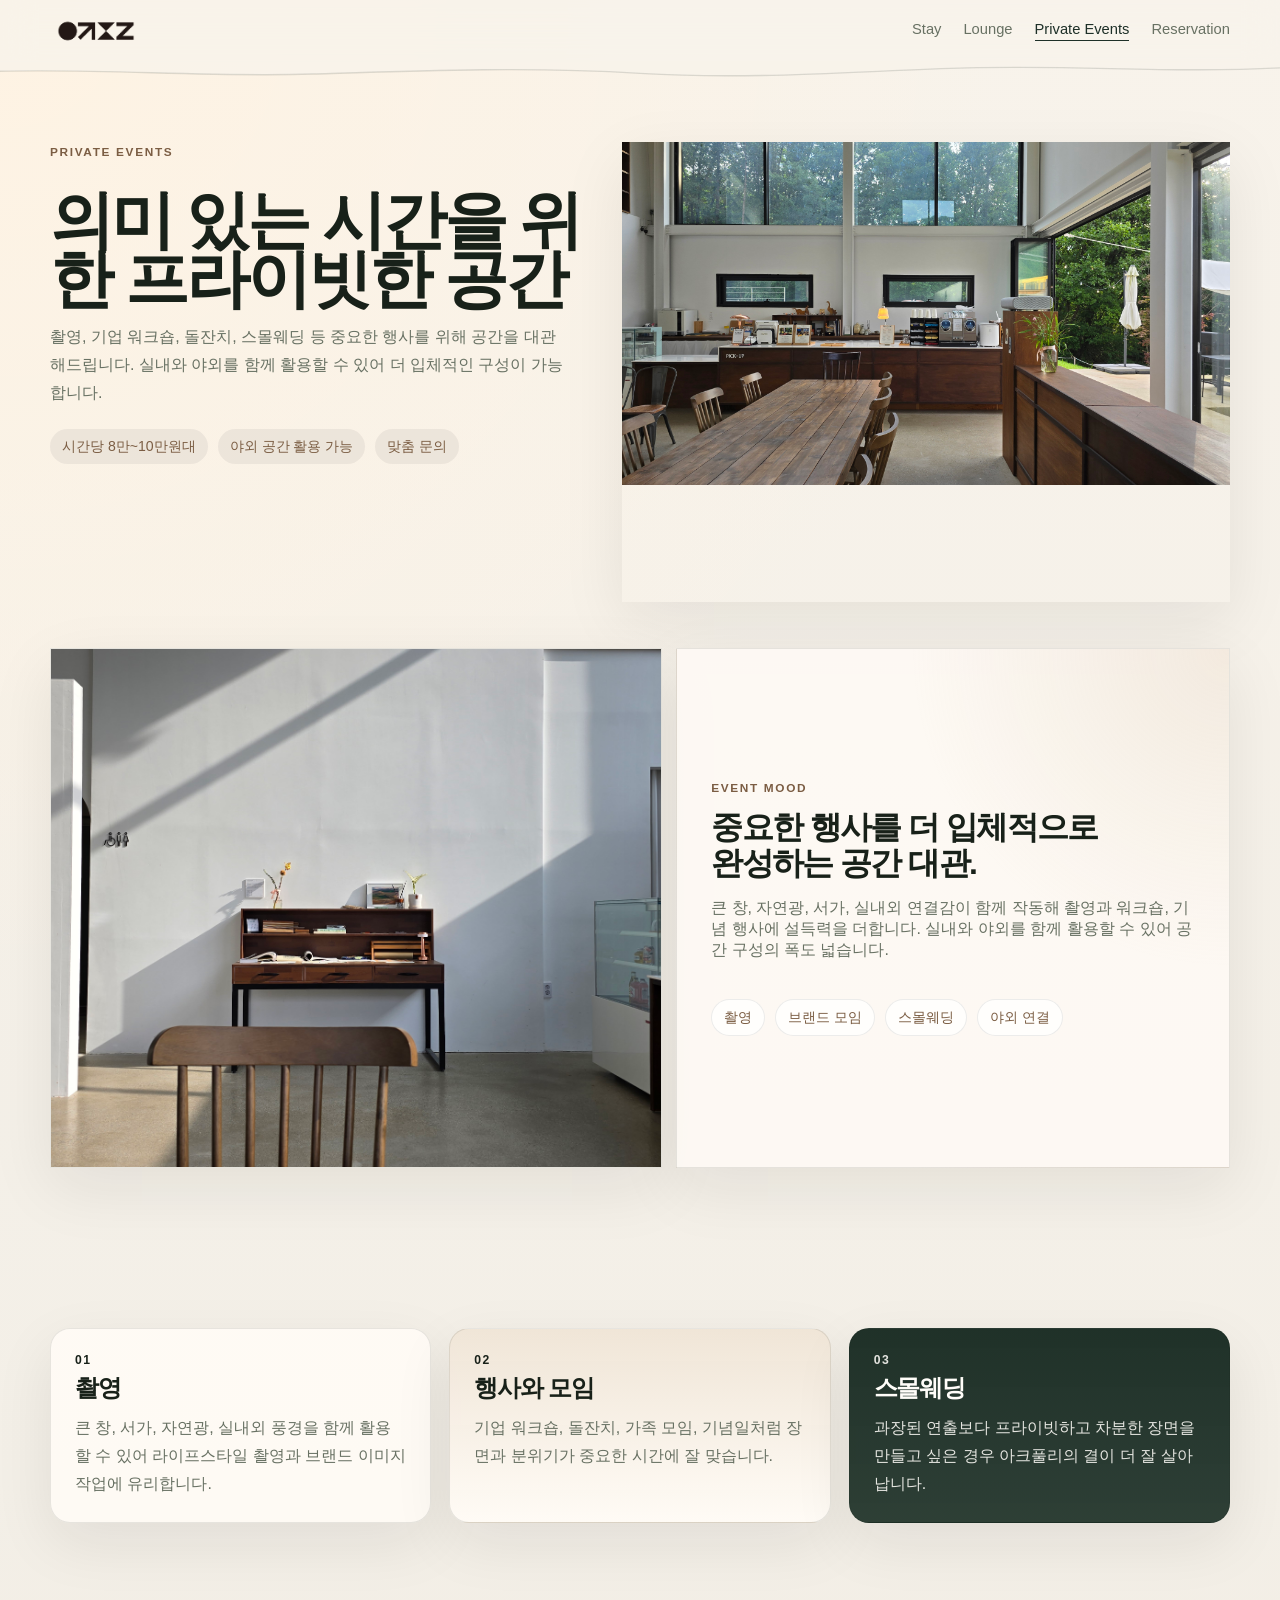
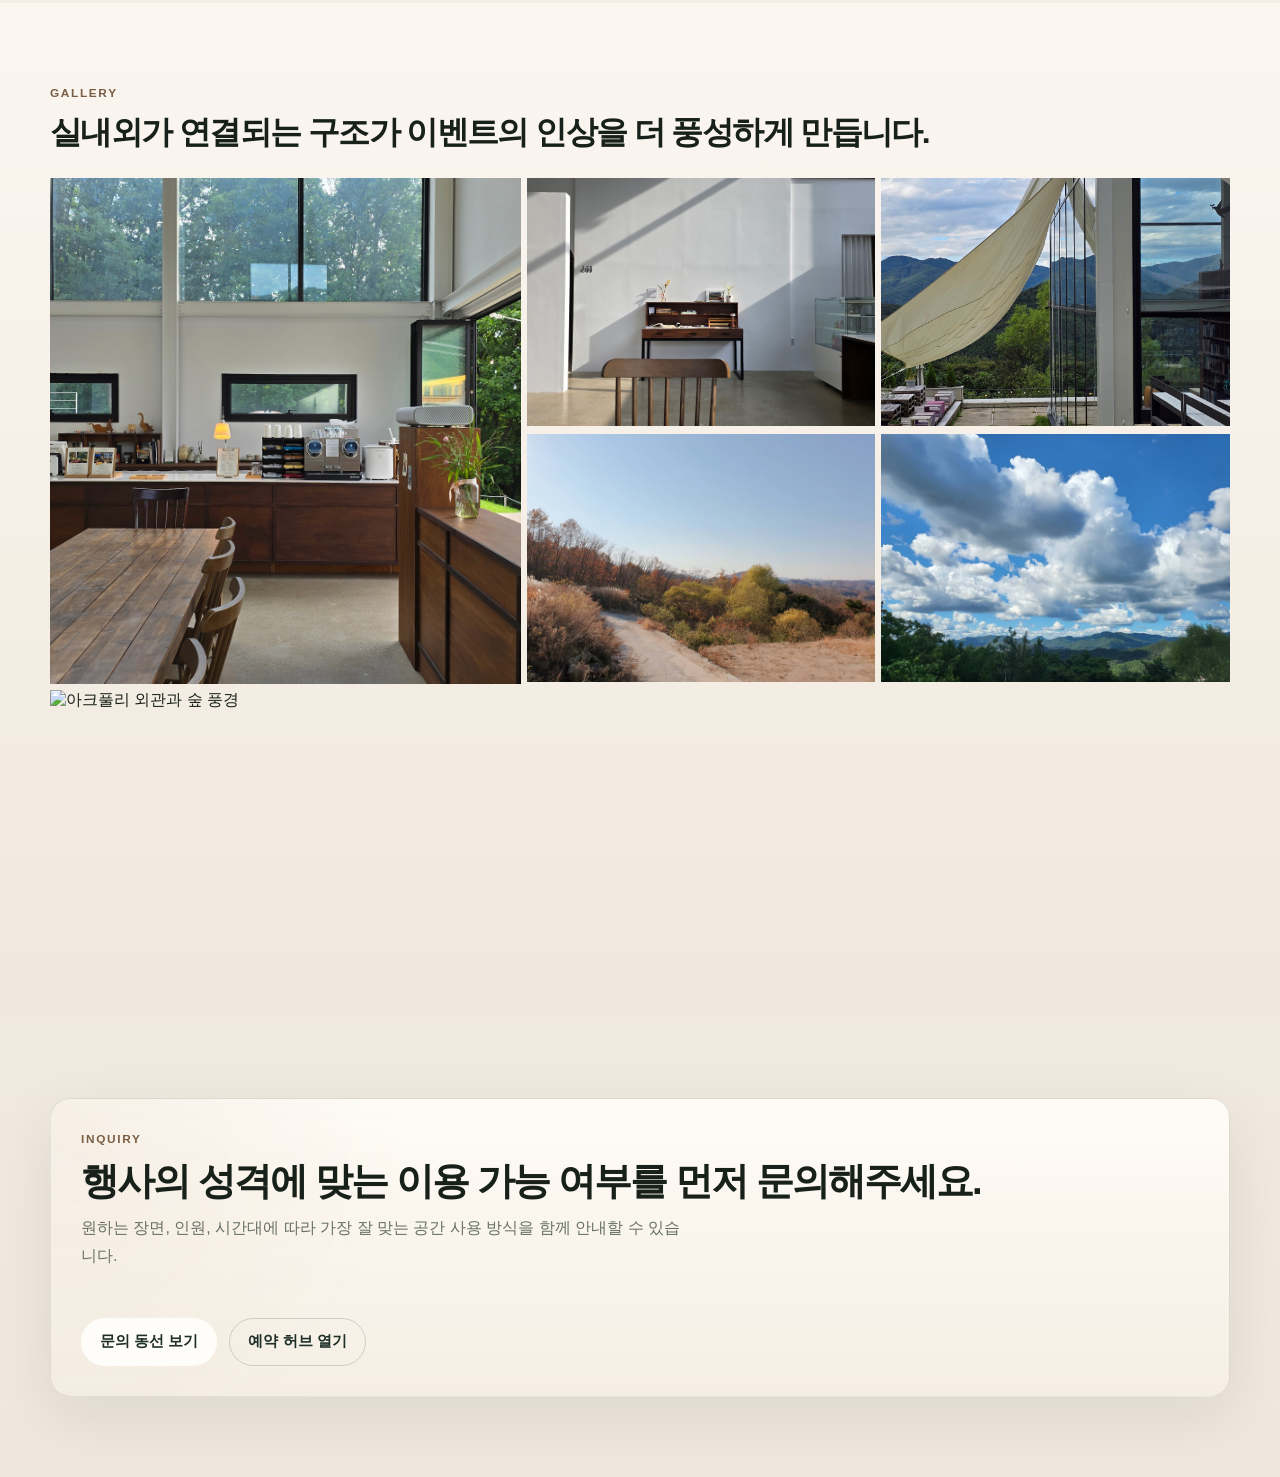
==== site/events.html @ 99c3beea "Initial site and GitHub Pages setup" ====
<!DOCTYPE html>
<html lang="ko">
<head>
  <meta charset="UTF-8">
  <meta name="viewport" content="width=device-width, initial-scale=1.0">
  <title>Arkfully Private Events | 분위기와 장면이 중요한 프라이빗 이벤트</title>
  <meta name="description" content="아크풀리는 촬영, 작은 모임, 브랜드 행사, 스몰웨딩에 어울리는 프라이빗 이벤트 공간입니다. 큰 창, 자연광, 야외 공간이 연결되는 아크풀리의 분위기를 확인해보세요.">
  <link rel="preconnect" href="https://cdn.jsdelivr.net">
  <link rel="stylesheet" href="https://cdn.jsdelivr.net/gh/sunn-us/SUIT/fonts/variable/woff2/SUIT-Variable.css">
  <link rel="stylesheet" href="https://cdn.jsdelivr.net/npm/photoswipe@5.4.4/dist/photoswipe.css">
  <link rel="stylesheet" href="styles.css">
</head>
<body>
  <header class="site-header">
    <div class="shell nav-wrap">
      <a class="brand" href="index.html"><img src="assets/images/logo-brown.png" alt="arkfully logo"></a>
      <nav class="main-nav">
        <a href="stay.html">Stay</a>
        <a href="lounge.html">Lounge</a>
        <a href="events.html" class="active">Private Events</a>
        <a href="reservation.html">Reservation</a>
      </nav>
    </div>
  </header>
  <main>
    <section class="page-hero">
      <div class="shell page-hero-grid">
        <div>
          <span class="section-kicker">Private Events</span>
          <h1 class="page-title">의미 있는 시간을 위한 프라이빗한 공간</h1>
          <p class="page-copy">촬영, 기업 워크숍, 돌잔치, 스몰웨딩 등 중요한 행사를 위해 공간을 대관해드립니다. 실내와 야외를 함께 활용할 수 있어 더 입체적인 구성이 가능합니다.</p>
          <div class="tag-row">
            <span>시간당 8만~10만원대</span>
            <span>야외 공간 활용 가능</span>
            <span>맞춤 문의</span>
          </div>
        </div>
        <div class="arch-frame">
          <img src="assets/images/outdoor-04.jpg" alt="아크풀리 야외 테라스와 이벤트 공간">
        </div>
      </div>
    </section>

    <section class="section compact-top">
      <div class="shell editorial-grid">
        <article class="editorial-card editorial-card-image">
          <img src="assets/images/lounge-03.jpg" alt="아크풀리 실내 공간과 큰 창">
        </article>
        <article class="editorial-card editorial-card-copy">
          <span class="section-kicker">Event Mood</span>
          <h2>중요한 행사를 더 입체적으로 완성하는 공간 대관.</h2>
          <p>큰 창, 자연광, 서가, 실내외 연결감이 함께 작동해 촬영과 워크숍, 기념 행사에 설득력을 더합니다. 실내와 야외를 함께 활용할 수 있어 공간 구성의 폭도 넓습니다.</p>
          <div class="tag-row tag-row-neutral">
            <span>촬영</span>
            <span>브랜드 모임</span>
            <span>스몰웨딩</span>
            <span>야외 연결</span>
          </div>
        </article>
      </div>
    </section>

    <section class="section">
      <div class="shell card-grid three">
        <article class="feature-card">
          <span>01</span>
          <h3>촬영</h3>
          <p>큰 창, 서가, 자연광, 실내외 풍경을 함께 활용할 수 있어 라이프스타일 촬영과 브랜드 이미지 작업에 유리합니다.</p>
        </article>
        <article class="feature-card tone-sand">
          <span>02</span>
          <h3>행사와 모임</h3>
          <p>기업 워크숍, 돌잔치, 가족 모임, 기념일처럼 장면과 분위기가 중요한 시간에 잘 맞습니다.</p>
        </article>
        <article class="feature-card tone-forest">
          <span>03</span>
          <h3>스몰웨딩</h3>
          <p>과장된 연출보다 프라이빗하고 차분한 장면을 만들고 싶은 경우 아크풀리의 결이 더 잘 살아납니다.</p>
        </article>
      </div>
    </section>

    <section class="section section-soft">
      <div class="shell">
        <div class="section-head short">
          <span class="section-kicker">Gallery</span>
          <h2>실내외가 연결되는 구조가 이벤트의 인상을 더 풍성하게 만듭니다.</h2>
        </div>
        <div class="gallery-pswp js-pswp-gallery" id="events-gallery" aria-label="아크풀리 이벤트 사진 모음">
          <a class="gallery-tile gallery-tile-wide" href="assets/images/outdoor-04.jpg" data-pswp-width="4000" data-pswp-height="2252" target="_blank" rel="noreferrer">
            <img src="assets/images/outdoor-04.jpg" alt="아크풀리 야외 테라스와 이벤트 공간">
            <span class="gallery-caption">실내외가 이어지는 장면</span>
          </a>
          <a class="gallery-tile" href="assets/images/lounge-03.jpg" data-pswp-width="4000" data-pswp-height="2252" target="_blank" rel="noreferrer">
            <img src="assets/images/lounge-03.jpg" alt="아크풀리 이벤트가 가능한 실내 전경">
            <span class="gallery-caption">실내 공간의 중심</span>
          </a>
          <a class="gallery-tile" href="assets/images/outdoor-02.jpg" data-pswp-width="4000" data-pswp-height="2252" target="_blank" rel="noreferrer">
            <img src="assets/images/outdoor-02.jpg" alt="아크풀리 야외 공간과 숲 풍경">
            <span class="gallery-caption">야외를 품은 행사 동선</span>
          </a>
          <a class="gallery-tile" href="assets/images/ig-outdoor-path.jpg" data-pswp-width="1440" data-pswp-height="1080" target="_blank" rel="noreferrer">
            <img src="assets/images/ig-outdoor-path.jpg" alt="아크풀리 외부 길">
            <span class="gallery-caption">도착부터 시작되는 분위기</span>
          </a>
          <a class="gallery-tile" href="assets/images/ig-outdoor-cloud.jpg" data-pswp-width="1440" data-pswp-height="1080" target="_blank" rel="noreferrer">
            <img src="assets/images/ig-outdoor-cloud.jpg" alt="아크풀리 산 풍경">
            <span class="gallery-caption">하늘과 산의 배경</span>
          </a>
          <a class="gallery-tile" href="assets/images/stay-06.jpg" data-pswp-width="5608" data-pswp-height="3739" target="_blank" rel="noreferrer">
            <img src="assets/images/stay-06.jpg" alt="아크풀리 외관과 숲 풍경">
            <span class="gallery-caption">공간 전체를 담은 외관</span>
          </a>
        </div>
      </div>
    </section>

    <section class="section">
      <div class="shell cta-panel cta-panel-rich">
        <div>
          <span class="section-kicker">Inquiry</span>
          <h2>행사의 성격에 맞는 이용 가능 여부를 먼저 문의해주세요.</h2>
          <p>원하는 장면, 인원, 시간대에 따라 가장 잘 맞는 공간 사용 방식을 함께 안내할 수 있습니다.</p>
        </div>
        <div class="hero-actions">
          <a class="btn btn-primary" href="reservation.html">문의 동선 보기</a>
          <a class="btn btn-ghost dark" href="https://litt.ly/arkfully" target="_blank" rel="noreferrer">예약 허브 열기</a>
        </div>
      </div>
    </section>
  </main>
  <script type="module" src="gallery.js"></script>
</body>
</html>
---- site/styles.css ----
:root {
  --bg: #f3efe7;
  --bg-deep: #e7dece;
  --paper: rgba(255, 251, 246, 0.92);
  --paper-strong: #fffdf9;
  --forest: #1e3028;
  --forest-soft: #304438;
  --earth: #7b5d43;
  --earth-deep: #5e4330;
  --sand: #d9c4ab;
  --sand-soft: #efe4d6;
  --text: #182119;
  --muted: #687163;
  --line: rgba(24, 33, 25, 0.1);
  --line-strong: rgba(24, 33, 25, 0.16);
  --white: #fffdf9;
  --shadow: 0 20px 60px rgba(29, 28, 23, 0.08);
  --shadow-soft: 0 14px 30px rgba(29, 28, 23, 0.06);
  --radius-lg: 28px;
  --radius-md: 20px;
}

* {
  box-sizing: border-box;
}

html {
  scroll-behavior: smooth;
}

body {
  margin: 0;
  color: var(--text);
  background:
    radial-gradient(circle at top left, rgba(255, 243, 226, 0.9), transparent 30%),
    linear-gradient(180deg, #f8f3eb 0%, var(--bg) 48%, #efe7db 100%);
  font-family: "SUIT Variable", "Pretendard", sans-serif;
}

img {
  display: block;
  max-width: 100%;
}

a {
  color: inherit;
  text-decoration: none;
}

.shell {
  width: min(1180px, calc(100% - 32px));
  margin: 0 auto;
}

.site-header {
  position: sticky;
  top: 0;
  z-index: 30;
  overflow: visible;
  backdrop-filter: blur(16px);
  background: rgba(248, 243, 235, 0.76);
  border-bottom: 0;
}

.site-header::after {
  content: "";
  position: absolute;
  left: 0;
  right: 0;
  top: calc(100% - 1px);
  height: 22px;
  pointer-events: none;
  background:
    url("data:image/svg+xml,%3Csvg xmlns='http://www.w3.org/2000/svg' viewBox='0 0 1440 32' preserveAspectRatio='none'%3E%3Cpath d='M0 0H1440V10C1320 18 1216 6 1088 10C972 14 850 28 720 18C592 8 472 14 352 19C232 24 120 11 0 15V0Z' fill='%23f8f3eb' fill-opacity='.82'/%3E%3Cpath d='M0 15C120 11 232 24 352 19C472 14 592 8 720 18C850 28 972 14 1088 10C1216 6 1320 18 1440 10' fill='none' stroke='%23212b24' stroke-opacity='.14' stroke-width='1.4' vector-effect='non-scaling-stroke'/%3E%3C/svg%3E")
    center bottom / 100% 100% no-repeat;
}

.nav-wrap {
  display: flex;
  align-items: center;
  justify-content: space-between;
  gap: 20px;
  padding: 14px 0;
}

.brand img {
  width: 92px;
}

.main-nav {
  display: flex;
  flex-wrap: wrap;
  gap: 22px;
  color: var(--muted);
  font-size: 0.92rem;
  font-weight: 520;
}

.main-nav a {
  position: relative;
  padding-bottom: 4px;
}

.main-nav a.active,
.main-nav a:hover {
  color: var(--forest);
}

.main-nav a.active::after,
.main-nav a:hover::after {
  content: "";
  position: absolute;
  left: 0;
  right: 0;
  bottom: 0;
  height: 1px;
  background: currentColor;
}

.hero {
  position: relative;
  overflow: hidden;
}

.hero-home {
  min-height: 100vh;
  display: grid;
  align-items: end;
}

.hero-bg,
.arch-frame img,
.overview-visual img,
.editorial-card-image img,
.gallery-card img {
  width: 100%;
  height: 100%;
  object-fit: cover;
}

.hero-bg {
  position: absolute;
  inset: 0;
  object-position: center center;
}

.hero-overlay {
  position: absolute;
  inset: 0;
  background:
    linear-gradient(180deg, rgba(18, 18, 18, 0.16), rgba(18, 18, 18, 0.58)),
    linear-gradient(120deg, rgba(18, 43, 31, 0.42), rgba(98, 64, 44, 0.18));
}

.hero-glow {
  position: absolute;
  inset: auto auto -12% -10%;
  width: 44vw;
  aspect-ratio: 1;
  border-radius: 999px;
  background: radial-gradient(circle, rgba(255, 204, 145, 0.24), transparent 68%);
  filter: blur(24px);
}

.hero-content {
  position: relative;
  z-index: 2;
  color: var(--white);
}

.hero-grid {
  display: grid;
  grid-template-columns: minmax(0, 1.15fr) minmax(280px, 360px);
  gap: 28px;
  padding: 120px 0 88px;
  align-items: end;
}

.hero-copy {
  max-width: 740px;
}

.hero-note {
  padding: 24px;
  border-radius: var(--radius-lg);
  background: rgba(255, 252, 247, 0.12);
  border: 1px solid rgba(255, 251, 246, 0.22);
  box-shadow: var(--shadow-soft);
  backdrop-filter: blur(14px);
}

.hero-note-label,
.eyebrow,
.section-kicker {
  display: inline-flex;
  align-items: center;
  letter-spacing: 0.14em;
  text-transform: uppercase;
  font-size: 0.74rem;
  font-weight: 700;
}

.eyebrow {
  color: rgba(255, 248, 239, 0.86);
}

.section-kicker {
  margin-bottom: 14px;
  color: var(--earth);
}

.hero-note-label {
  color: rgba(255, 248, 239, 0.72);
}

h1,
h2,
h3 {
  margin: 0;
  font-family: "SUIT Variable", "Pretendard", sans-serif;
  font-weight: 720;
  letter-spacing: -0.05em;
}

h1 {
  margin-top: 18px;
  font-size: clamp(3.4rem, 8vw, 6.8rem);
  line-height: 0.92;
}

h2 {
  font-size: clamp(1.72rem, 3vw, 2.8rem);
  line-height: 1.08;
}

h3 {
  font-size: 1.48rem;
  line-height: 1.12;
}

.hero p,
.page-copy,
.split-intro p,
.section-head p,
.feature-card p,
.mini-card p,
.quote-card p,
.hero-note p,
.cta-panel p,
.gallery-card figcaption {
  line-height: 1.75;
}

.hero p {
  max-width: 620px;
  margin: 20px 0 0;
  font-size: 1.05rem;
  color: rgba(255, 248, 239, 0.9);
}

.hero-actions {
  display: flex;
  flex-wrap: wrap;
  gap: 12px;
  margin-top: 30px;
}

.btn {
  display: inline-flex;
  align-items: center;
  justify-content: center;
  min-height: 48px;
  padding: 0 18px;
  border-radius: 999px;
  border: 1px solid transparent;
  font-size: 0.95rem;
  font-weight: 650;
  transition: transform 160ms ease, background-color 160ms ease, border-color 160ms ease;
}

.btn:hover {
  transform: translateY(-1px);
}

.btn-primary {
  background: var(--white);
  color: var(--forest);
}

.btn-ghost {
  background: transparent;
  color: var(--white);
  border-color: rgba(255, 253, 248, 0.36);
}

.btn-ghost.dark {
  color: var(--forest);
  border-color: rgba(33, 50, 40, 0.18);
}

.hero-note strong {
  display: block;
  margin-top: 12px;
  font-size: 1.2rem;
  line-height: 1.35;
}

.hero-note p {
  margin: 14px 0 0;
  color: rgba(255, 248, 239, 0.82);
}

.hero-note-list {
  display: grid;
  gap: 14px;
  margin-top: 22px;
}

.hero-note-list div {
  padding-top: 14px;
  border-top: 1px solid rgba(255, 253, 248, 0.16);
}

.hero-note-list span,
.feature-card span {
  display: inline-block;
  margin-bottom: 8px;
  color: inherit;
  font-size: 0.76rem;
  letter-spacing: 0.12em;
  text-transform: uppercase;
  font-weight: 700;
}

.hero-note-list p {
  margin: 0;
}

.section {
  position: relative;
  padding: 80px 0;
}

.section-overlap {
  margin-top: -54px;
  padding-top: 0;
}

.compact-top {
  padding-top: 10px;
}

.section-soft {
  background: linear-gradient(180deg, rgba(255, 251, 246, 0.64), rgba(240, 231, 220, 0.56));
}

.hero-metrics {
  display: grid;
  grid-template-columns: repeat(3, minmax(0, 1fr));
  gap: 16px;
}

.hero-metrics article,
.feature-card,
.mini-card,
.quote-card,
.cta-panel,
.editorial-card,
.gallery-card {
  border-radius: var(--radius-md);
  border: 1px solid var(--line);
  background: var(--paper);
  box-shadow: var(--shadow);
}

.hero-metrics article {
  padding: 22px 22px 20px;
}

.hero-metrics span {
  display: inline-block;
  color: var(--earth);
  font-size: 0.75rem;
  letter-spacing: 0.14em;
  text-transform: uppercase;
  font-weight: 700;
}

.hero-metrics strong {
  display: block;
  margin-top: 12px;
  font-size: 1.16rem;
  line-height: 1.35;
}

.hero-metrics p,
.split-intro p,
.section-head p,
.page-copy,
.mini-card p,
.feature-card p,
.quote-card p,
.cta-panel p,
.gallery-card figcaption {
  color: var(--muted);
}

.hero-metrics p {
  margin: 12px 0 0;
}

.split-intro {
  display: grid;
  grid-template-columns: 1.08fr 0.92fr;
  gap: 28px;
  align-items: end;
}

.split-intro-strong h2 {
  max-width: 13.5em;
}

.story-block {
  padding: 28px;
  border-radius: var(--radius-lg);
  background: rgba(255, 253, 248, 0.52);
  border: 1px solid rgba(24, 33, 25, 0.08);
}

.story-block p + p {
  margin-top: 16px;
}

.section-head {
  margin-bottom: 28px;
}

.section-head.short {
  max-width: 920px;
}

.section-head p {
  margin-top: 12px;
}

.card-grid {
  display: grid;
  gap: 18px;
}

.card-grid > * {
  height: 100%;
}

.card-grid.three {
  grid-template-columns: repeat(3, minmax(0, 1fr));
}

.card-grid.two {
  grid-template-columns: repeat(2, minmax(0, 1fr));
}

.feature-card,
.mini-card,
.quote-card {
  padding: 24px;
  display: flex;
  flex-direction: column;
}

.feature-card-rich {
  min-height: 280px;
}

.feature-card a {
  display: inline-block;
  margin-top: auto;
  padding-top: 18px;
  color: var(--forest);
  font-weight: 640;
}

.feature-card p,
.mini-card p,
.quote-card p {
  margin: 12px 0 0;
}

.tone-forest {
  background: linear-gradient(180deg, rgba(27, 45, 36, 0.98), rgba(37, 55, 46, 0.96));
  color: var(--white);
}

.tone-forest p,
.tone-forest span,
.tone-forest a {
  color: rgba(255, 253, 248, 0.88);
}

.tone-sand {
  background: linear-gradient(180deg, rgba(239, 228, 214, 0.95), rgba(255, 251, 246, 0.96));
}

.editorial-grid {
  display: grid;
  grid-template-columns: 1.05fr 0.95fr;
  gap: 14px;
  align-items: stretch;
}

.editorial-card {
  overflow: hidden;
  border-radius: 0;
}

.editorial-card-image {
  min-height: 520px;
}

.editorial-card-image img {
  object-position: center center;
}

.editorial-card-copy {
  padding: 34px;
  display: flex;
  flex-direction: column;
  justify-content: center;
  background:
    radial-gradient(circle at top right, rgba(217, 196, 171, 0.28), transparent 42%),
    rgba(255, 251, 246, 0.84);
}

.editorial-card-copy p {
  margin-top: 16px;
  color: var(--muted);
}

.editorial-card-copy h2,
.section-head.short h2,
.split-intro-strong h2 {
  font-size: clamp(1.64rem, 2.5vw, 2.45rem);
  line-height: 1.14;
  word-break: keep-all;
  overflow-wrap: normal;
}

.tag-row {
  display: flex;
  flex-wrap: wrap;
  gap: 10px;
  margin-top: 22px;
}

.tag-row span {
  padding: 8px 12px;
  border-radius: 999px;
  background: rgba(236, 228, 218, 0.9);
  color: var(--earth);
  font-size: 0.88rem;
  font-weight: 520;
}

.tag-row-neutral span {
  background: rgba(255, 255, 255, 0.76);
  border: 1px solid rgba(24, 33, 25, 0.08);
}

.overview-grid {
  display: grid;
  grid-template-columns: 1.15fr 0.85fr;
  gap: 14px;
  align-items: stretch;
}

.overview-grid-wide {
  grid-template-columns: minmax(0, 1.2fr) minmax(300px, 0.8fr);
}

.overview-visual {
  min-height: 420px;
  padding: 0;
  overflow: hidden;
  border-radius: 0;
  border: 0;
  background: transparent;
  box-shadow: none;
}

.overview-list {
  display: grid;
  gap: 12px;
}

.mini-card,
.quote-card {
  justify-content: space-between;
}

.quote-card-accent {
  background:
    radial-gradient(circle at top left, rgba(217, 196, 171, 0.26), transparent 40%),
    rgba(255, 251, 246, 0.95);
}

.curated-gallery {
  display: grid;
  grid-template-columns: 1.28fr 1fr 1fr;
  gap: 4px;
}

.gallery-pswp {
  display: grid;
  grid-template-columns: 1.35fr 1fr 1fr;
  gap: 6px;
}

.gallery-tile {
  display: block;
  color: inherit;
  position: relative;
  overflow: hidden;
}

.gallery-tile-wide {
  grid-row: span 2;
}

.gallery-tile img {
  width: 100%;
  height: 248px;
  object-fit: cover;
}

.gallery-tile-wide img {
  height: 100%;
  min-height: 506px;
}

.gallery-caption {
  position: absolute;
  left: 0;
  right: 0;
  bottom: 0;
  display: flex;
  align-items: flex-end;
  min-height: 36%;
  padding: 24px 18px 16px;
  font-size: 0.82rem;
  line-height: 1.45;
  letter-spacing: -0.01em;
  color: rgba(255, 253, 249, 0.92);
  background: linear-gradient(180deg, rgba(18, 18, 18, 0), rgba(18, 18, 18, 0.62));
  opacity: 0;
  transition: opacity 180ms ease;
}

.gallery-tile:hover .gallery-caption,
.gallery-tile:focus-visible .gallery-caption {
  opacity: 1;
}

.gallery-card {
  overflow: hidden;
  background: transparent;
  border-radius: 0;
  border: 0;
  box-shadow: none;
}

.gallery-card-large {
  grid-row: span 2;
}

.gallery-card img {
  height: 248px;
}

.gallery-card-large img {
  height: 100%;
  min-height: 506px;
}

.gallery-card figcaption {
  padding: 10px 2px 0;
  font-size: 0.9rem;
}

.cta-panel {
  display: flex;
  flex-wrap: wrap;
  align-items: center;
  justify-content: space-between;
  gap: 18px;
  padding: 30px;
}

.cta-panel-rich {
  background:
    radial-gradient(circle at top left, rgba(217, 196, 171, 0.22), transparent 30%),
    linear-gradient(180deg, rgba(255, 253, 248, 0.95), rgba(245, 238, 228, 0.92));
}

.cta-panel p {
  margin: 12px 0 0;
  max-width: 38rem;
}

.page-hero {
  padding: 80px 0 36px;
}

.page-hero-grid {
  display: grid;
  grid-template-columns: 0.95fr 1.05fr;
  gap: 22px;
  align-items: start;
}

.page-title {
  font-size: clamp(2.5rem, 5vw, 4.6rem);
}

.page-copy {
  max-width: 520px;
  margin: 14px 0 0;
}

.arch-frame {
  overflow: hidden;
  min-height: 460px;
  border-radius: 0;
  box-shadow: var(--shadow);
}

@media (max-width: 1080px) {
  .hero-grid,
  .split-intro,
  .editorial-grid,
  .overview-grid,
  .overview-grid-wide,
  .page-hero-grid,
  .card-grid.three,
  .card-grid.two {
    grid-template-columns: 1fr;
  }

  .hero-home {
    min-height: auto;
  }

  .hero-grid {
    padding-top: 110px;
  }

  .hero-note {
    max-width: 520px;
  }

  .hero-metrics,
  .curated-gallery {
    grid-template-columns: 1fr 1fr;
  }

  .gallery-pswp {
    grid-template-columns: 1fr 1fr;
  }

  .gallery-tile-wide {
    grid-row: auto;
    grid-column: span 2;
  }

  .gallery-tile-wide img {
    min-height: 360px;
  }
}

@media (max-width: 760px) {
  .nav-wrap {
    flex-direction: column;
    align-items: flex-start;
  }

  h1 {
    font-size: clamp(2.8rem, 12vw, 4.3rem);
  }

  h2 {
    line-height: 1.06;
  }

  .section {
    padding: 56px 0;
  }

  .hero-grid {
    padding: 104px 0 72px;
  }

  .section-overlap {
    margin-top: -34px;
  }

  .hero-metrics,
  .curated-gallery {
    grid-template-columns: 1fr;
  }

  .gallery-pswp {
    grid-template-columns: 1fr;
    gap: 8px;
  }

  .gallery-tile img,
  .gallery-tile-wide img {
    height: 240px;
  }

  .gallery-caption {
    opacity: 1;
    padding: 20px 14px 12px;
    font-size: 0.78rem;
  }

  .gallery-tile-wide {
    grid-column: auto;
  }

  .gallery-card img,
  .gallery-card-large img,
  .editorial-card-image,
  .overview-visual,
  .arch-frame {
    min-height: 0;
    height: 260px;
  }

  .editorial-card-copy,
  .story-block,
  .cta-panel {
    padding: 24px;
  }

  .feature-card,
  .mini-card,
  .quote-card,
  .hero-note,
  .hero-metrics article {
    padding: 20px;
  }
}
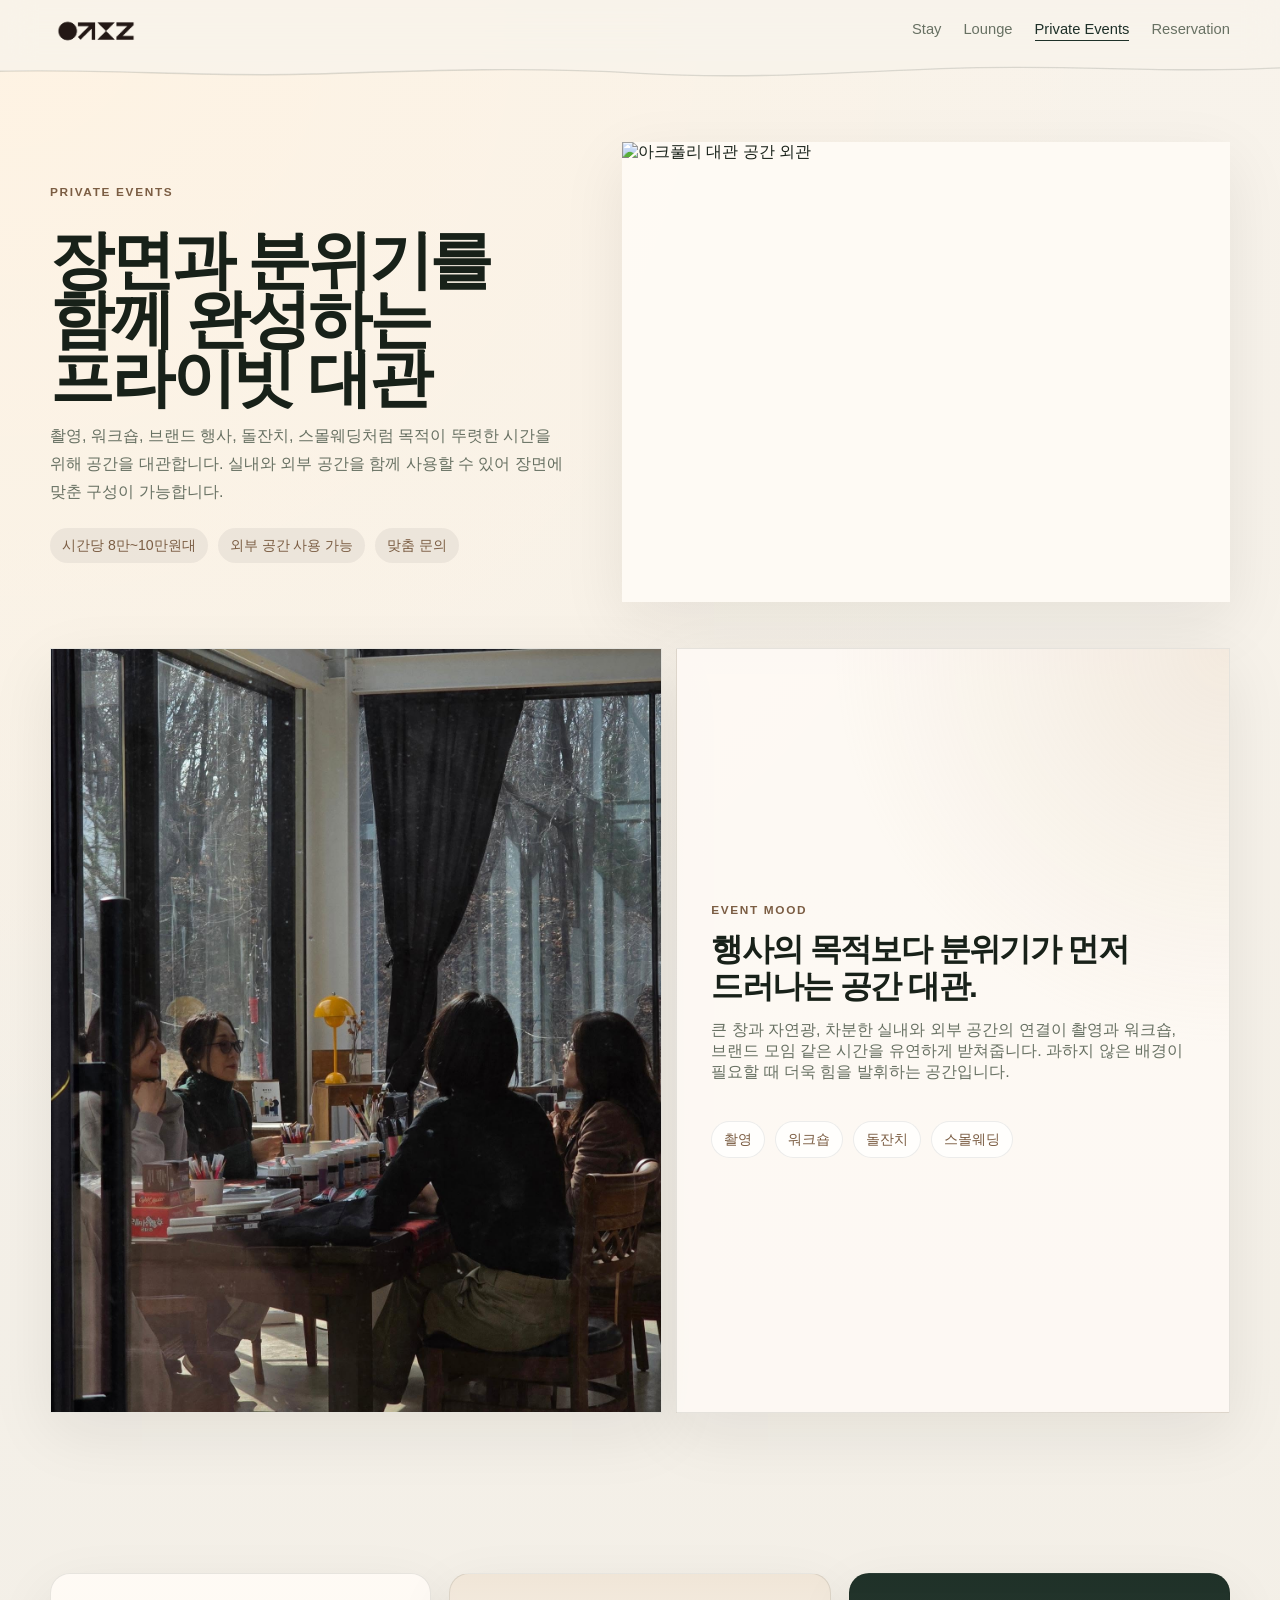
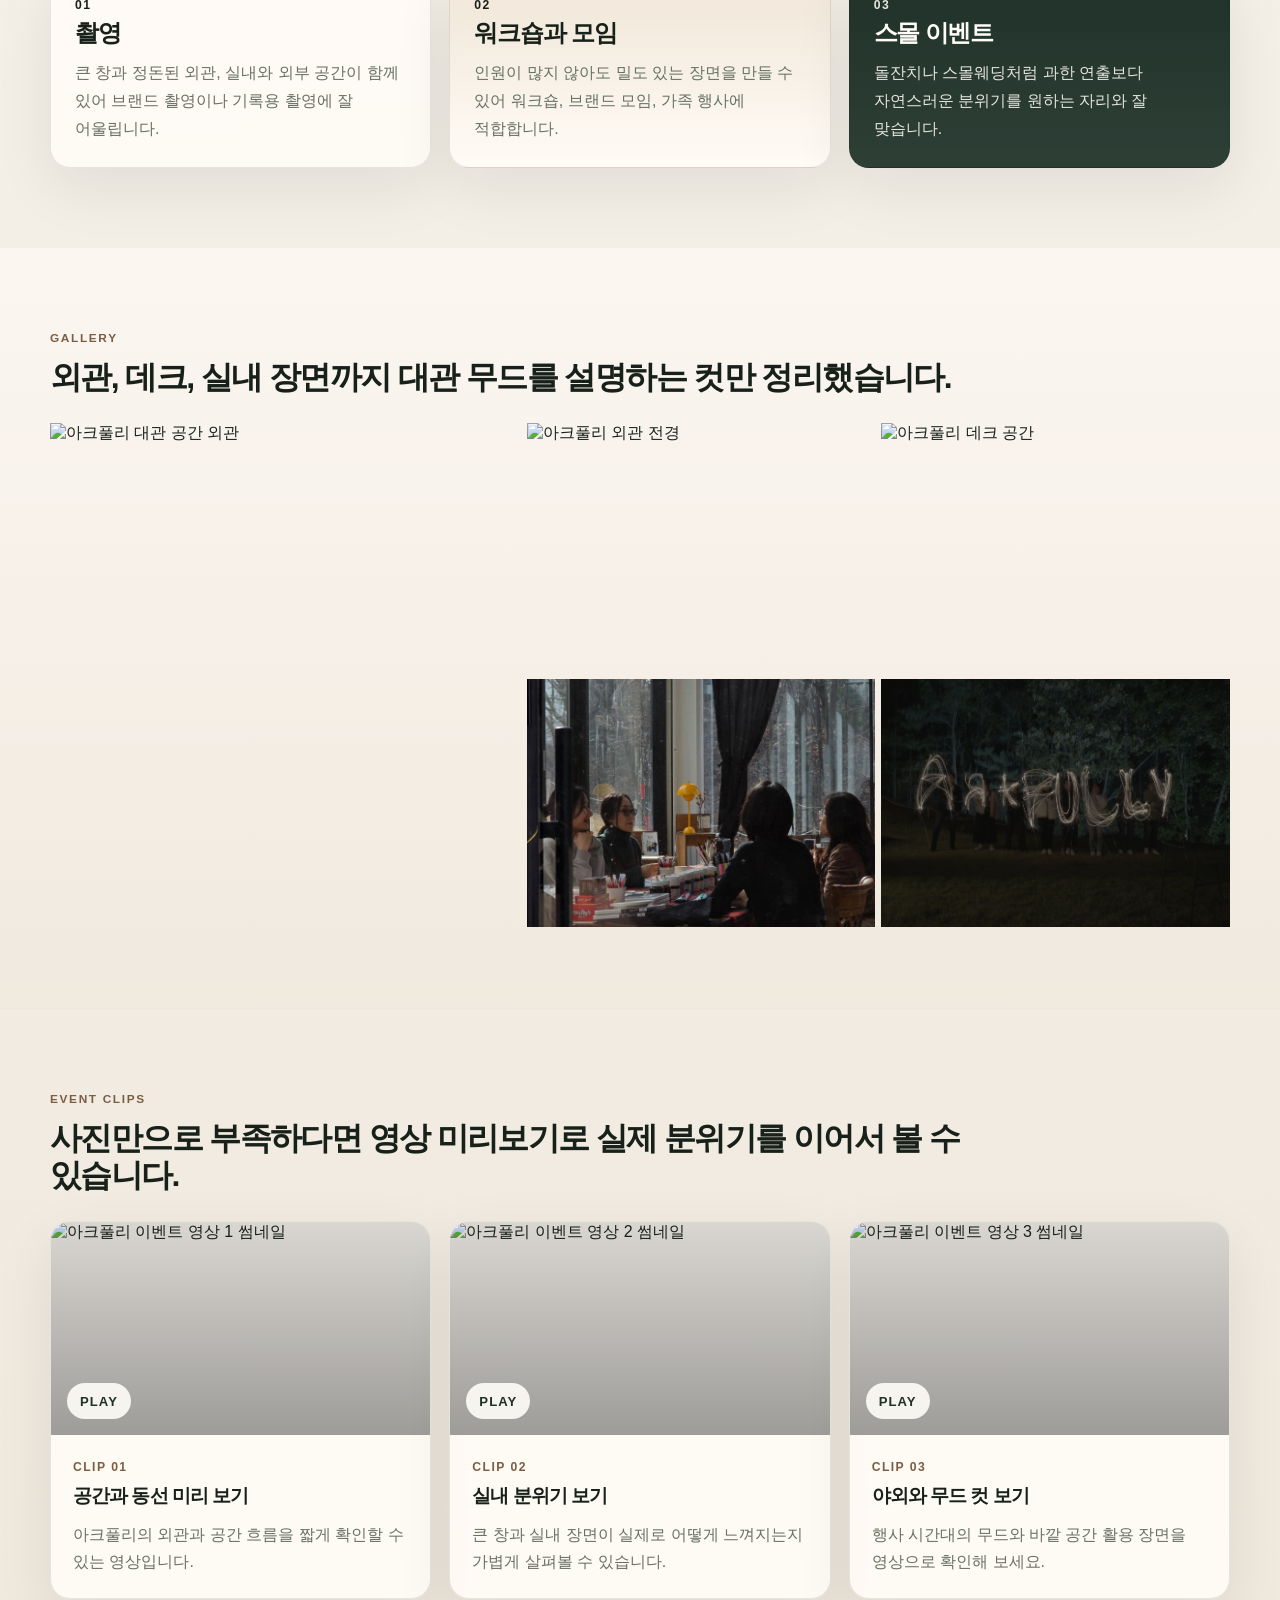
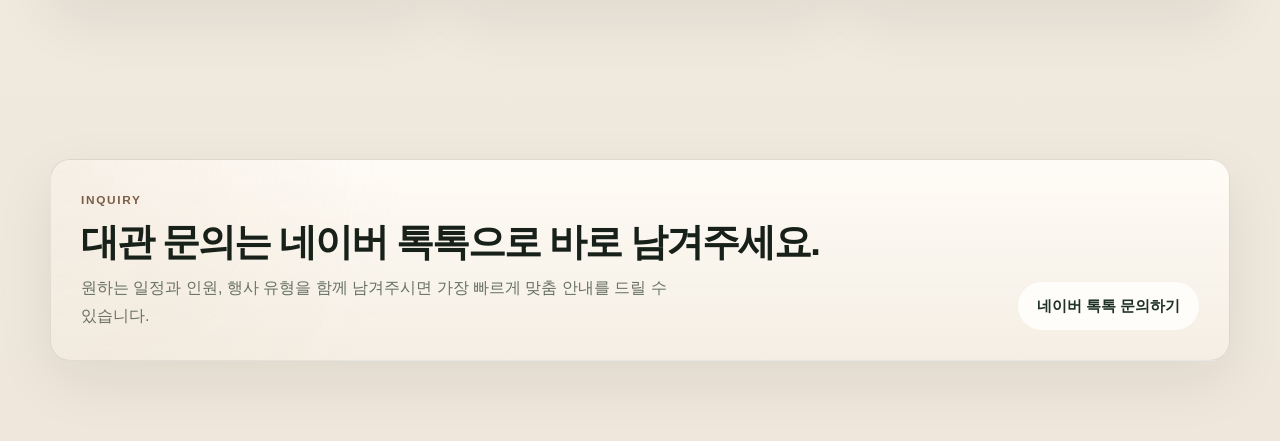
==== commit 703ea04a: "Refine homepage flow and subpage galleries" ====
--- a/site/events.html
+++ b/site/events.html
@@ -3,8 +3,8 @@
 <head>
   <meta charset="UTF-8">
   <meta name="viewport" content="width=device-width, initial-scale=1.0">
-  <title>Arkfully Private Events | 분위기와 장면이 중요한 프라이빗 이벤트</title>
-  <meta name="description" content="아크풀리는 촬영, 작은 모임, 브랜드 행사, 스몰웨딩에 어울리는 프라이빗 이벤트 공간입니다. 큰 창, 자연광, 야외 공간이 연결되는 아크풀리의 분위기를 확인해보세요.">
+  <title>Arkfully Private Events | 분위기와 장면을 위한 프라이빗 대관</title>
+  <meta name="description" content="아크풀리의 프라이빗 이벤트 공간은 촬영, 워크숍, 브랜드 행사, 돌잔치, 스몰웨딩에 어울리는 대관 공간입니다.">
   <link rel="preconnect" href="https://cdn.jsdelivr.net">
   <link rel="stylesheet" href="https://cdn.jsdelivr.net/gh/sunn-us/SUIT/fonts/variable/woff2/SUIT-Variable.css">
   <link rel="stylesheet" href="https://cdn.jsdelivr.net/npm/photoswipe@5.4.4/dist/photoswipe.css">
@@ -27,16 +27,16 @@
       <div class="shell page-hero-grid">
         <div>
           <span class="section-kicker">Private Events</span>
-          <h1 class="page-title">의미 있는 시간을 위한 프라이빗한 공간</h1>
-          <p class="page-copy">촬영, 기업 워크숍, 돌잔치, 스몰웨딩 등 중요한 행사를 위해 공간을 대관해드립니다. 실내와 야외를 함께 활용할 수 있어 더 입체적인 구성이 가능합니다.</p>
+          <h1 class="page-title">장면과 분위기를 함께 완성하는 프라이빗 대관</h1>
+          <p class="page-copy">촬영, 워크숍, 브랜드 행사, 돌잔치, 스몰웨딩처럼 목적이 뚜렷한 시간을 위해 공간을 대관합니다. 실내와 외부 공간을 함께 사용할 수 있어 장면에 맞춘 구성이 가능합니다.</p>
           <div class="tag-row">
             <span>시간당 8만~10만원대</span>
-            <span>야외 공간 활용 가능</span>
+            <span>외부 공간 사용 가능</span>
             <span>맞춤 문의</span>
           </div>
         </div>
         <div class="arch-frame">
-          <img src="assets/images/outdoor-04.jpg" alt="아크풀리 야외 테라스와 이벤트 공간">
+          <img src="assets/images/event-building-front.jpg" alt="아크풀리 대관 공간 외관">
         </div>
       </div>
     </section>
@@ -44,17 +44,17 @@
     <section class="section compact-top">
       <div class="shell editorial-grid">
         <article class="editorial-card editorial-card-image">
-          <img src="assets/images/lounge-03.jpg" alt="아크풀리 실내 공간과 큰 창">
+          <img src="assets/images/home-event-people.jpg" alt="아크풀리 실내 워크숍 장면">
         </article>
         <article class="editorial-card editorial-card-copy">
           <span class="section-kicker">Event Mood</span>
-          <h2>중요한 행사를 더 입체적으로 완성하는 공간 대관.</h2>
-          <p>큰 창, 자연광, 서가, 실내외 연결감이 함께 작동해 촬영과 워크숍, 기념 행사에 설득력을 더합니다. 실내와 야외를 함께 활용할 수 있어 공간 구성의 폭도 넓습니다.</p>
+          <h2>행사의 목적보다 분위기가 먼저 드러나는 공간 대관.</h2>
+          <p>큰 창과 자연광, 차분한 실내와 외부 공간의 연결이 촬영과 워크숍, 브랜드 모임 같은 시간을 유연하게 받쳐줍니다. 과하지 않은 배경이 필요할 때 더욱 힘을 발휘하는 공간입니다.</p>
           <div class="tag-row tag-row-neutral">
             <span>촬영</span>
-            <span>브랜드 모임</span>
+            <span>워크숍</span>
+            <span>돌잔치</span>
             <span>스몰웨딩</span>
-            <span>야외 연결</span>
           </div>
         </article>
       </div>
@@ -65,17 +65,17 @@
         <article class="feature-card">
           <span>01</span>
           <h3>촬영</h3>
-          <p>큰 창, 서가, 자연광, 실내외 풍경을 함께 활용할 수 있어 라이프스타일 촬영과 브랜드 이미지 작업에 유리합니다.</p>
+          <p>큰 창과 정돈된 외관, 실내와 외부 공간이 함께 있어 브랜드 촬영이나 기록용 촬영에 잘 어울립니다.</p>
         </article>
         <article class="feature-card tone-sand">
           <span>02</span>
-          <h3>행사와 모임</h3>
-          <p>기업 워크숍, 돌잔치, 가족 모임, 기념일처럼 장면과 분위기가 중요한 시간에 잘 맞습니다.</p>
+          <h3>워크숍과 모임</h3>
+          <p>인원이 많지 않아도 밀도 있는 장면을 만들 수 있어 워크숍, 브랜드 모임, 가족 행사에 적합합니다.</p>
         </article>
         <article class="feature-card tone-forest">
           <span>03</span>
-          <h3>스몰웨딩</h3>
-          <p>과장된 연출보다 프라이빗하고 차분한 장면을 만들고 싶은 경우 아크풀리의 결이 더 잘 살아납니다.</p>
+          <h3>스몰 이벤트</h3>
+          <p>돌잔치나 스몰웨딩처럼 과한 연출보다 자연스러운 분위기를 원하는 자리와 잘 맞습니다.</p>
         </article>
       </div>
     </section>
@@ -84,33 +84,79 @@
       <div class="shell">
         <div class="section-head short">
           <span class="section-kicker">Gallery</span>
-          <h2>실내외가 연결되는 구조가 이벤트의 인상을 더 풍성하게 만듭니다.</h2>
+          <h2>외관, 데크, 실내 장면까지 대관 무드를 설명하는 컷만 정리했습니다.</h2>
         </div>
         <div class="gallery-pswp js-pswp-gallery" id="events-gallery" aria-label="아크풀리 이벤트 사진 모음">
-          <a class="gallery-tile gallery-tile-wide" href="assets/images/outdoor-04.jpg" data-pswp-width="4000" data-pswp-height="2252" target="_blank" rel="noreferrer">
-            <img src="assets/images/outdoor-04.jpg" alt="아크풀리 야외 테라스와 이벤트 공간">
-            <span class="gallery-caption">실내외가 이어지는 장면</span>
+          <a class="gallery-tile gallery-tile-wide" href="assets/images/event-building-front.jpg" data-pswp-width="1600" data-pswp-height="900" target="_blank" rel="noreferrer">
+            <img src="assets/images/event-building-front.jpg" alt="아크풀리 대관 공간 외관">
+            <span class="gallery-caption">외관</span>
           </a>
-          <a class="gallery-tile" href="assets/images/lounge-03.jpg" data-pswp-width="4000" data-pswp-height="2252" target="_blank" rel="noreferrer">
-            <img src="assets/images/lounge-03.jpg" alt="아크풀리 이벤트가 가능한 실내 전경">
-            <span class="gallery-caption">실내 공간의 중심</span>
+          <a class="gallery-tile" href="assets/images/event-building-wide.jpg" data-pswp-width="1600" data-pswp-height="900" target="_blank" rel="noreferrer">
+            <img src="assets/images/event-building-wide.jpg" alt="아크풀리 외관 전경">
+            <span class="gallery-caption">전경</span>
           </a>
-          <a class="gallery-tile" href="assets/images/outdoor-02.jpg" data-pswp-width="4000" data-pswp-height="2252" target="_blank" rel="noreferrer">
-            <img src="assets/images/outdoor-02.jpg" alt="아크풀리 야외 공간과 숲 풍경">
-            <span class="gallery-caption">야외를 품은 행사 동선</span>
+          <a class="gallery-tile" href="assets/images/event-deck-sunset.jpg" data-pswp-width="1600" data-pswp-height="900" target="_blank" rel="noreferrer">
+            <img src="assets/images/event-deck-sunset.jpg" alt="아크풀리 데크 공간">
+            <span class="gallery-caption">데크</span>
           </a>
-          <a class="gallery-tile" href="assets/images/ig-outdoor-path.jpg" data-pswp-width="1440" data-pswp-height="1080" target="_blank" rel="noreferrer">
-            <img src="assets/images/ig-outdoor-path.jpg" alt="아크풀리 외부 길">
-            <span class="gallery-caption">도착부터 시작되는 분위기</span>
+          <a class="gallery-tile" href="assets/images/home-event-people.jpg" data-pswp-width="1600" data-pswp-height="900" target="_blank" rel="noreferrer">
+            <img src="assets/images/home-event-people.jpg" alt="아크풀리 실내 워크숍 장면">
+            <span class="gallery-caption">실내 장면</span>
           </a>
-          <a class="gallery-tile" href="assets/images/ig-outdoor-cloud.jpg" data-pswp-width="1440" data-pswp-height="1080" target="_blank" rel="noreferrer">
-            <img src="assets/images/ig-outdoor-cloud.jpg" alt="아크풀리 산 풍경">
-            <span class="gallery-caption">하늘과 산의 배경</span>
+          <a class="gallery-tile" href="assets/images/event-light-painting.jpg" data-pswp-width="1600" data-pswp-height="900" target="_blank" rel="noreferrer">
+            <img src="assets/images/event-light-painting.jpg" alt="아크풀리 야간 이벤트 장면">
+            <span class="gallery-caption">야간 무드</span>
           </a>
-          <a class="gallery-tile" href="assets/images/stay-06.jpg" data-pswp-width="5608" data-pswp-height="3739" target="_blank" rel="noreferrer">
-            <img src="assets/images/stay-06.jpg" alt="아크풀리 외관과 숲 풍경">
-            <span class="gallery-caption">공간 전체를 담은 외관</span>
-          </a>
+        </div>
+      </div>
+    </section>
+
+    <section class="section">
+      <div class="shell">
+        <div class="section-head short">
+          <span class="section-kicker">Event Clips</span>
+          <h2>사진만으로 부족하다면 영상 미리보기로 실제 분위기를 이어서 볼 수 있습니다.</h2>
+        </div>
+        <div class="video-preview-grid">
+          <article class="video-preview-card">
+            <a class="video-preview-link" href="https://youtu.be/0pycwwArfdE?si=-R7oThbxCfVGrpQ6" target="_blank" rel="noreferrer">
+              <div class="video-preview-thumb">
+                <img src="https://i.ytimg.com/vi/0pycwwArfdE/hqdefault.jpg" alt="아크풀리 이벤트 영상 1 썸네일">
+                <span class="video-preview-play">Play</span>
+              </div>
+              <div class="video-preview-body">
+                <span>Clip 01</span>
+                <h3>공간과 동선 미리 보기</h3>
+                <p>아크풀리의 외관과 공간 흐름을 짧게 확인할 수 있는 영상입니다.</p>
+              </div>
+            </a>
+          </article>
+          <article class="video-preview-card">
+            <a class="video-preview-link" href="https://youtu.be/VDArFx3g9tQ?si=A9jFNWanp9oikZ-H" target="_blank" rel="noreferrer">
+              <div class="video-preview-thumb">
+                <img src="https://i.ytimg.com/vi/VDArFx3g9tQ/hqdefault.jpg" alt="아크풀리 이벤트 영상 2 썸네일">
+                <span class="video-preview-play">Play</span>
+              </div>
+              <div class="video-preview-body">
+                <span>Clip 02</span>
+                <h3>실내 분위기 보기</h3>
+                <p>큰 창과 실내 장면이 실제로 어떻게 느껴지는지 가볍게 살펴볼 수 있습니다.</p>
+              </div>
+            </a>
+          </article>
+          <article class="video-preview-card">
+            <a class="video-preview-link" href="https://youtu.be/dIpTpsgM1Bo?si=XYNdse4w_durGwu7" target="_blank" rel="noreferrer">
+              <div class="video-preview-thumb">
+                <img src="https://i.ytimg.com/vi/dIpTpsgM1Bo/hqdefault.jpg" alt="아크풀리 이벤트 영상 3 썸네일">
+                <span class="video-preview-play">Play</span>
+              </div>
+              <div class="video-preview-body">
+                <span>Clip 03</span>
+                <h3>야외와 무드 컷 보기</h3>
+                <p>행사 시간대의 무드와 바깥 공간 활용 장면을 영상으로 확인해 보세요.</p>
+              </div>
+            </a>
+          </article>
         </div>
       </div>
     </section>
@@ -119,12 +165,11 @@
       <div class="shell cta-panel cta-panel-rich">
         <div>
           <span class="section-kicker">Inquiry</span>
-          <h2>행사의 성격에 맞는 이용 가능 여부를 먼저 문의해주세요.</h2>
-          <p>원하는 장면, 인원, 시간대에 따라 가장 잘 맞는 공간 사용 방식을 함께 안내할 수 있습니다.</p>
+          <h2>대관 문의는 네이버 톡톡으로 바로 남겨주세요.</h2>
+          <p>원하는 일정과 인원, 행사 유형을 함께 남겨주시면 가장 빠르게 맞춤 안내를 드릴 수 있습니다.</p>
         </div>
-        <div class="hero-actions">
-          <a class="btn btn-primary" href="reservation.html">문의 동선 보기</a>
-          <a class="btn btn-ghost dark" href="https://litt.ly/arkfully" target="_blank" rel="noreferrer">예약 허브 열기</a>
+        <div class="inline-actions">
+          <a class="btn btn-primary" href="https://talk.naver.com/ct/w5t7um?frm=mnmb&frm=nmb_detail" target="_blank" rel="noreferrer">네이버 톡톡 문의하기</a>
         </div>
       </div>
     </section>
--- a/site/styles.css
+++ b/site/styles.css
@@ -37,6 +37,21 @@
   font-family: "SUIT Variable", "Pretendard", sans-serif;
 }
 
+h1,
+h2,
+h3,
+p,
+li,
+.btn,
+.tag-row span,
+.gallery-caption,
+.page-copy,
+.section-kicker,
+.eyebrow {
+  word-break: keep-all;
+  overflow-wrap: break-word;
+}
+
 img {
   display: block;
   max-width: 100%;
@@ -148,8 +163,9 @@
   position: absolute;
   inset: 0;
   background:
-    linear-gradient(180deg, rgba(18, 18, 18, 0.16), rgba(18, 18, 18, 0.58)),
-    linear-gradient(120deg, rgba(18, 43, 31, 0.42), rgba(98, 64, 44, 0.18));
+    linear-gradient(90deg, rgba(10, 16, 14, 0.58) 0%, rgba(10, 16, 14, 0.42) 34%, rgba(10, 16, 14, 0.16) 68%, rgba(10, 16, 14, 0.08) 100%),
+    linear-gradient(180deg, rgba(18, 18, 18, 0.16), rgba(18, 18, 18, 0.54)),
+    linear-gradient(120deg, rgba(18, 43, 31, 0.4), rgba(98, 64, 44, 0.18));
 }
 
 .hero-glow {
@@ -176,8 +192,17 @@
   align-items: end;
 }
 
+.hero-grid-single {
+  grid-template-columns: minmax(0, 1fr);
+}
+
 .hero-copy {
   max-width: 740px;
+}
+
+.hero-home .hero-copy h1 {
+  max-width: 8.8em;
+  font-size: clamp(3.2rem, 7vw, 6rem);
 }
 
 .hero-note {
@@ -201,7 +226,7 @@
 }
 
 .eyebrow {
-  color: rgba(255, 248, 239, 0.86);
+  color: rgba(255, 248, 239, 0.9);
 }
 
 .section-kicker {
@@ -255,7 +280,15 @@
   max-width: 620px;
   margin: 20px 0 0;
   font-size: 1.05rem;
-  color: rgba(255, 248, 239, 0.9);
+  color: rgba(255, 248, 239, 0.92);
+}
+
+.hero-copy,
+.hero-copy h1,
+.hero-copy p,
+.hero-copy .eyebrow,
+.hero-copy .tag-row span {
+  text-shadow: 0 8px 20px rgba(0, 0, 0, 0.18);
 }
 
 .hero-actions {
@@ -350,6 +383,10 @@
   padding-top: 10px;
 }
 
+#offers.section.compact-top {
+  padding-top: 42px;
+}
+
 .section-soft {
   background: linear-gradient(180deg, rgba(255, 251, 246, 0.64), rgba(240, 231, 220, 0.56));
 }
@@ -478,6 +515,24 @@
   padding-top: 18px;
   color: var(--forest);
   font-weight: 640;
+}
+
+.inline-actions {
+  display: flex;
+  flex-wrap: wrap;
+  gap: 12px;
+  margin-top: auto;
+}
+
+.feature-card .inline-actions,
+.cta-panel .inline-actions {
+  padding-top: 18px;
+}
+
+.feature-card .inline-actions a,
+.cta-panel .inline-actions a {
+  margin-top: 0;
+  padding-top: 0;
 }
 
 .feature-card p,
@@ -714,7 +769,7 @@
   display: grid;
   grid-template-columns: 0.95fr 1.05fr;
   gap: 22px;
-  align-items: start;
+  align-items: center;
 }
 
 .page-title {
@@ -731,6 +786,7 @@
   min-height: 460px;
   border-radius: 0;
   box-shadow: var(--shadow);
+  background: rgba(255, 251, 246, 0.9);
 }
 
 @media (max-width: 1080px) {
@@ -850,3 +906,538 @@
     padding: 20px;
   }
 }
+
+.home-hero {
+  position: relative;
+  padding: 64px 0 32px;
+  overflow: hidden;
+}
+
+.home-hero::before {
+  content: "";
+  position: absolute;
+  inset: -18% auto auto -12%;
+  width: 36vw;
+  aspect-ratio: 1;
+  border-radius: 999px;
+  background: radial-gradient(circle, rgba(255, 215, 164, 0.28), transparent 70%);
+  filter: blur(20px);
+  pointer-events: none;
+}
+
+.home-hero-grid {
+  position: relative;
+  z-index: 1;
+  display: grid;
+  grid-template-columns: minmax(0, 1.08fr) minmax(320px, 0.92fr);
+  gap: 28px;
+  align-items: center;
+}
+
+.home-hero-copy {
+  max-width: 620px;
+  padding: 0;
+  border: 0;
+  background: transparent;
+  backdrop-filter: none;
+  box-shadow: none;
+}
+
+.home-hero-copy .eyebrow {
+  color: rgba(255, 248, 239, 0.88);
+}
+
+.home-hero-copy h1 {
+  max-width: 9.2em;
+  font-size: clamp(3.1rem, 6.2vw, 5.4rem);
+  line-height: 0.96;
+  color: var(--white);
+}
+
+.home-hero-copy p {
+  margin: 18px 0 0;
+  font-size: 1rem;
+  line-height: 1.76;
+  color: rgba(255, 248, 239, 0.92);
+}
+
+.home-hero .hero-actions {
+  margin-top: 30px;
+}
+
+.home-hero .btn-primary {
+  background: var(--forest);
+  color: var(--white);
+  border-color: var(--forest);
+}
+
+.home-hero .btn-ghost {
+  color: var(--white);
+  border-color: rgba(255, 253, 248, 0.28);
+}
+
+.home-hero-visual {
+  display: grid;
+  gap: 16px;
+}
+
+.home-hero-frame,
+.home-hero-aside,
+.home-hero-note,
+.home-program-card,
+.home-video-card,
+.home-mini-photo {
+  border-radius: var(--radius-lg);
+  border: 1px solid var(--line);
+  background: rgba(255, 251, 246, 0.82);
+  box-shadow: var(--shadow);
+}
+
+.home-hero-frame {
+  overflow: hidden;
+  min-height: 408px;
+}
+
+.home-hero-frame img,
+.home-program-media img,
+.home-video-media img,
+.home-mini-photo img {
+  width: 100%;
+  height: 100%;
+  object-fit: cover;
+}
+
+.home-hero-note {
+  padding: 22px;
+}
+
+.home-hero-label {
+  display: inline-flex;
+  align-items: center;
+  letter-spacing: 0.14em;
+  text-transform: uppercase;
+  font-size: 0.72rem;
+  font-weight: 700;
+  color: var(--earth);
+}
+
+.home-video-body h3 {
+  display: block;
+  margin-top: 12px;
+  font-size: 1.1rem;
+  line-height: 1.45;
+}
+
+.home-guide-list {
+  list-style: none;
+  padding: 0;
+  margin: 16px 0 0;
+  display: grid;
+  gap: 12px;
+}
+
+.home-guide-list li {
+  display: grid;
+  grid-template-columns: 86px minmax(0, 1fr);
+  gap: 10px;
+  align-items: start;
+  padding: 12px 0;
+  border-top: 1px solid rgba(24, 33, 25, 0.08);
+}
+
+.home-guide-list li:first-child {
+  padding-top: 0;
+  border-top: 0;
+}
+
+.home-guide-list strong {
+  display: block;
+  margin: 0;
+  line-height: 1.4;
+  color: var(--forest);
+  font-size: 0.92rem;
+}
+
+.home-guide-list span,
+.home-video-body p {
+  color: var(--muted);
+  line-height: 1.7;
+}
+
+.home-quick-note {
+  justify-self: end;
+  width: min(100%, 360px);
+}
+
+.home-quick-note .home-guide-list li {
+  border-top-color: rgba(255, 253, 248, 0.18);
+}
+
+.home-quick-note .home-guide-list strong {
+  color: rgba(255, 253, 248, 0.96);
+}
+
+.home-quick-note .home-guide-list span {
+  color: rgba(255, 248, 239, 0.82);
+}
+
+.home-quick-note .hero-note-label {
+  color: rgba(255, 248, 239, 0.74);
+}
+
+.home-guide-section {
+  padding-top: 16px;
+}
+
+.home-guide-strip {
+  display: grid;
+  grid-template-columns: repeat(3, minmax(0, 1fr));
+  gap: 0;
+  padding: 24px 28px;
+  border-top: 1px solid rgba(24, 33, 25, 0.1);
+  border-bottom: 1px solid rgba(24, 33, 25, 0.1);
+  background: rgba(255, 251, 246, 0.62);
+  backdrop-filter: blur(10px);
+}
+
+.home-guide-item {
+  padding: 0 22px;
+  border-left: 1px solid rgba(24, 33, 25, 0.08);
+}
+
+.home-guide-item:first-child {
+  padding-left: 0;
+  border-left: 0;
+}
+
+.home-guide-item:last-child {
+  padding-right: 0;
+}
+
+.home-guide-item span {
+  display: inline-flex;
+  align-items: center;
+  letter-spacing: 0.14em;
+  text-transform: uppercase;
+  font-size: 0.7rem;
+  font-weight: 700;
+  color: var(--earth);
+}
+
+.home-guide-item strong {
+  display: block;
+  margin-top: 10px;
+  color: var(--forest);
+  font-size: 1rem;
+  line-height: 1.35;
+}
+
+.home-guide-item p {
+  margin: 8px 0 0;
+  color: var(--muted);
+  line-height: 1.72;
+}
+
+.home-experience-grid {
+  align-items: stretch;
+}
+
+.home-experience-card {
+  overflow: hidden;
+  padding: 0;
+}
+
+.home-experience-media {
+  min-height: 240px;
+}
+
+.home-experience-media img {
+  width: 100%;
+  height: 100%;
+  object-fit: cover;
+}
+
+.home-experience-body {
+  display: flex;
+  flex-direction: column;
+  gap: 10px;
+  padding: 24px;
+  min-height: 220px;
+}
+
+.home-experience-body p {
+  margin: 0;
+}
+
+.home-event-grid {
+  display: grid;
+  grid-template-columns: repeat(2, minmax(0, 1fr));
+  gap: 18px;
+}
+
+.home-event-copy .hero-actions {
+  margin-top: 24px;
+}
+
+.home-event-copy {
+  display: flex;
+  flex-direction: column;
+  justify-content: center;
+}
+
+.home-event-copy p {
+  margin-top: 14px;
+  color: var(--muted);
+}
+
+.home-video-card {
+  display: grid;
+  grid-template-columns: minmax(0, 0.86fr) minmax(280px, 1fr);
+  gap: 16px;
+  padding: 16px;
+  align-items: stretch;
+}
+
+.home-video-media {
+  overflow: hidden;
+  border-radius: var(--radius-md);
+  min-height: 360px;
+}
+
+.home-video-body {
+  display: flex;
+  flex-direction: column;
+  justify-content: center;
+  padding: 10px 10px 10px 4px;
+}
+
+.site-footer {
+  width: 100%;
+  margin: 18px 0 0;
+  padding: 32px 0 26px;
+  border: 0;
+  border-radius: 0;
+  border-top: 1px solid rgba(24, 33, 25, 0.08);
+  background:
+    linear-gradient(180deg, rgba(255, 251, 246, 0.76), rgba(247, 241, 232, 0.82));
+  box-shadow: none;
+}
+
+.site-footer-inner {
+  display: grid;
+  gap: 10px;
+  justify-items: center;
+  text-align: center;
+}
+
+.site-footer-copy {
+  margin: 0;
+  max-width: 42rem;
+  font-size: 0.92rem;
+  font-weight: 460;
+  letter-spacing: 0.01em;
+  color: var(--muted);
+  line-height: 1.8;
+}
+
+.site-footer-note {
+  margin: 0;
+  color: var(--muted);
+  font-size: 0.74rem;
+  letter-spacing: 0.08em;
+  text-transform: uppercase;
+  opacity: 0.72;
+}
+
+.video-preview-grid {
+  display: grid;
+  grid-template-columns: repeat(3, minmax(0, 1fr));
+  gap: 18px;
+  margin-top: 26px;
+}
+
+.video-preview-card {
+  overflow: hidden;
+  border-radius: var(--radius-md);
+  border: 1px solid var(--line);
+  background: var(--paper);
+  box-shadow: var(--shadow);
+}
+
+.video-preview-link {
+  display: block;
+  height: 100%;
+}
+
+.video-preview-thumb {
+  position: relative;
+  aspect-ratio: 16 / 9;
+  overflow: hidden;
+  background: rgba(24, 33, 25, 0.08);
+}
+
+.video-preview-thumb img {
+  width: 100%;
+  height: 100%;
+  object-fit: cover;
+  transition: transform 240ms ease;
+}
+
+.video-preview-link:hover .video-preview-thumb img,
+.video-preview-link:focus-visible .video-preview-thumb img {
+  transform: scale(1.03);
+}
+
+.video-preview-thumb::after {
+  content: "";
+  position: absolute;
+  inset: 0;
+  background: linear-gradient(180deg, rgba(10, 10, 10, 0.08), rgba(10, 10, 10, 0.34));
+}
+
+.video-preview-play {
+  position: absolute;
+  left: 16px;
+  bottom: 16px;
+  z-index: 1;
+  display: inline-flex;
+  align-items: center;
+  justify-content: center;
+  min-width: 64px;
+  min-height: 36px;
+  padding: 0 12px;
+  border-radius: 999px;
+  background: rgba(255, 253, 248, 0.9);
+  color: var(--forest);
+  font-size: 0.82rem;
+  font-weight: 700;
+  letter-spacing: 0.08em;
+  text-transform: uppercase;
+}
+
+.video-preview-body {
+  padding: 22px;
+}
+
+.video-preview-body span {
+  display: inline-block;
+  margin-bottom: 10px;
+  color: var(--earth);
+  font-size: 0.76rem;
+  letter-spacing: 0.12em;
+  text-transform: uppercase;
+  font-weight: 700;
+}
+
+.video-preview-body h3 {
+  font-size: 1.16rem;
+  line-height: 1.3;
+}
+
+.video-preview-body p {
+  margin: 12px 0 0;
+  color: var(--muted);
+  line-height: 1.72;
+}
+
+@media (max-width: 1080px) {
+  .home-hero-grid,
+  .home-event-grid,
+  .home-video-card,
+  .video-preview-grid,
+  .home-hero {
+    padding-top: 52px;
+  }
+
+  .home-hero-frame {
+    min-height: 360px;
+  }
+
+  .home-hero-copy {
+    max-width: none;
+  }
+}
+
+@media (max-width: 760px) {
+  .nav-wrap {
+    gap: 12px;
+  }
+
+  .main-nav {
+    width: 100%;
+    display: grid;
+    grid-template-columns: repeat(2, minmax(0, 1fr));
+    gap: 12px 16px;
+  }
+
+  .main-nav a {
+    padding-bottom: 6px;
+  }
+
+  .home-hero {
+    padding: 44px 0 20px;
+  }
+
+  .home-hero-copy h1 {
+    font-size: clamp(2.7rem, 12vw, 4rem);
+    line-height: 0.98;
+  }
+
+  .home-hero-copy {
+    padding: 0;
+  }
+
+  .hero-home .hero-copy h1 {
+    font-size: clamp(2.8rem, 12vw, 4.2rem);
+  }
+
+  .home-hero .hero-actions {
+    margin-top: 24px;
+  }
+
+  .home-experience-media {
+    min-height: 208px;
+  }
+
+  .home-hero-note {
+    padding: 22px;
+  }
+
+  .home-guide-list li {
+    grid-template-columns: 1fr;
+    gap: 4px;
+  }
+
+  .home-video-card {
+    padding: 14px;
+  }
+
+  .home-video-media {
+    min-height: 280px;
+  }
+
+  .home-guide-strip {
+    grid-template-columns: 1fr;
+    gap: 0;
+    padding: 20px 0;
+  }
+
+  .home-guide-item {
+    padding: 18px 0 0;
+    border-left: 0;
+    border-top: 1px solid rgba(24, 33, 25, 0.08);
+  }
+
+  .home-guide-item:first-child {
+    padding-top: 0;
+    border-top: 0;
+  }
+
+  .inline-actions {
+    width: 100%;
+  }
+
+  .inline-actions .btn {
+    width: 100%;
+  }
+}
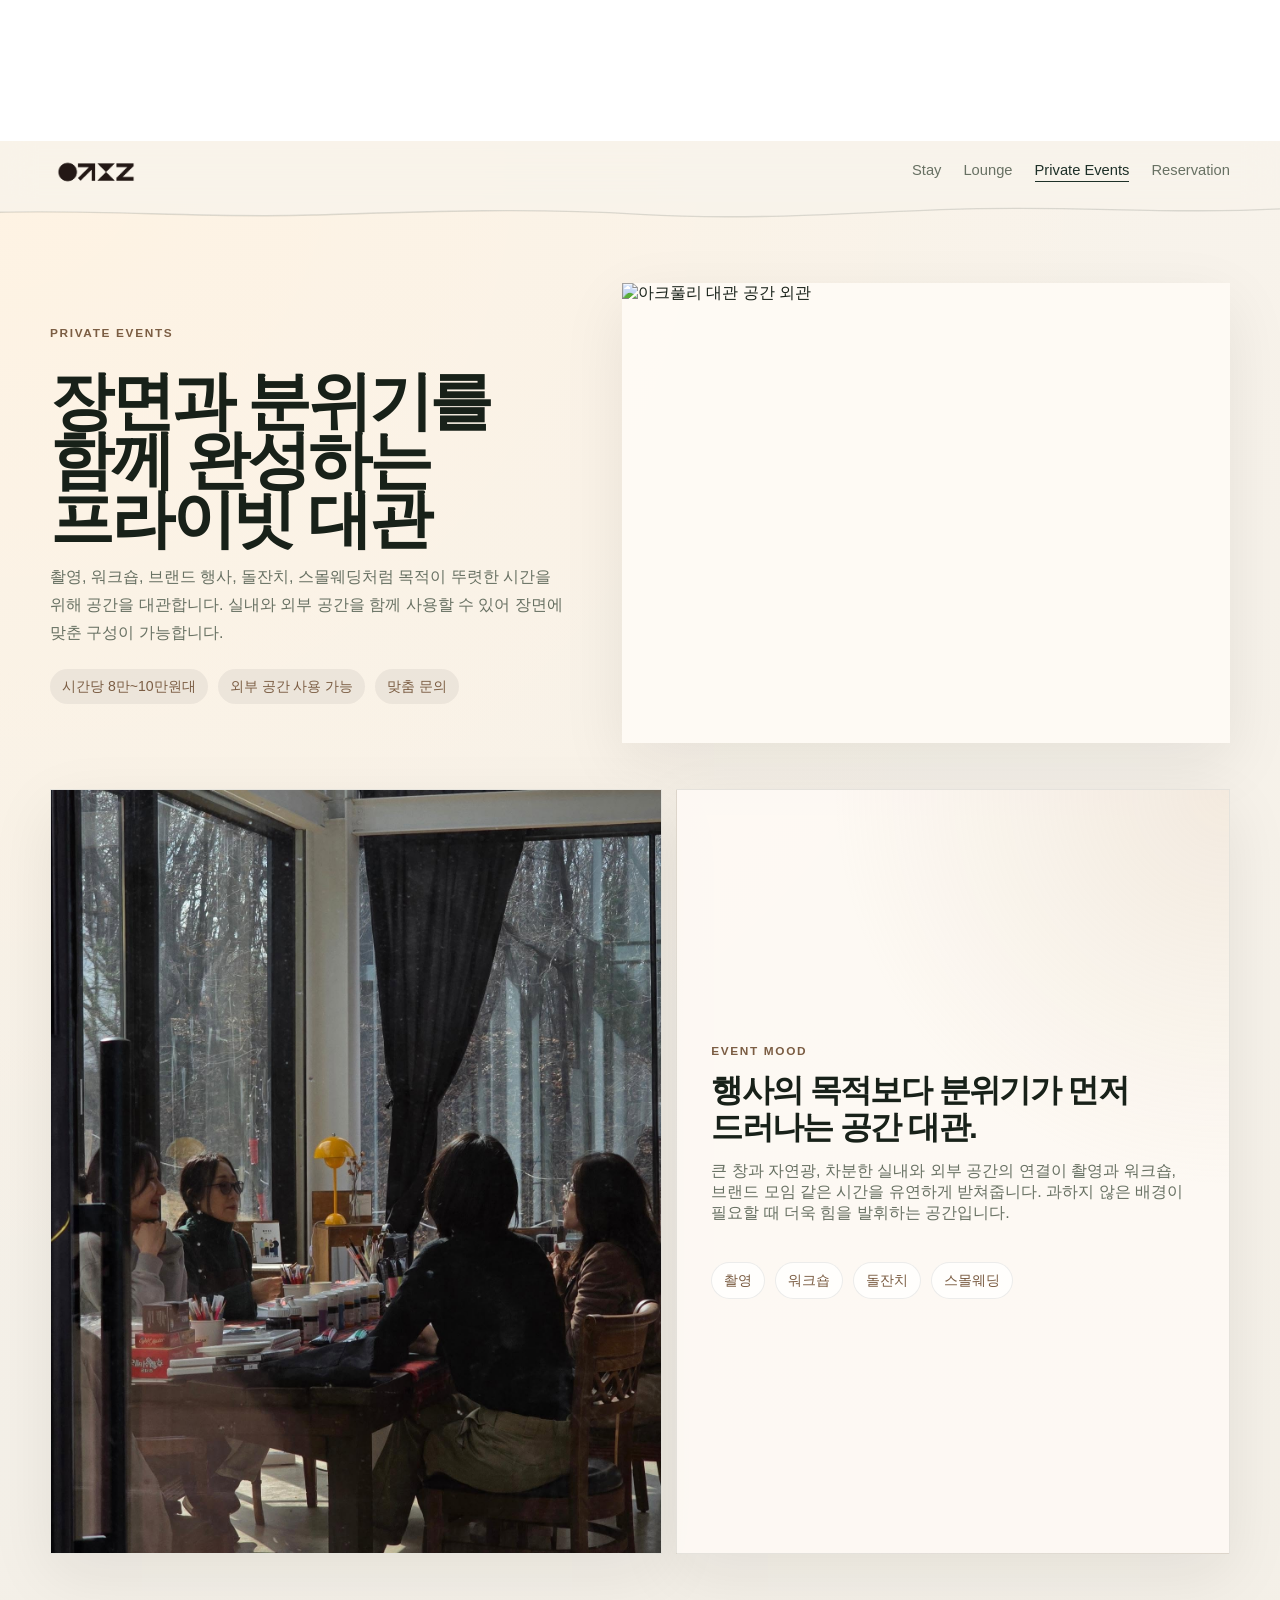
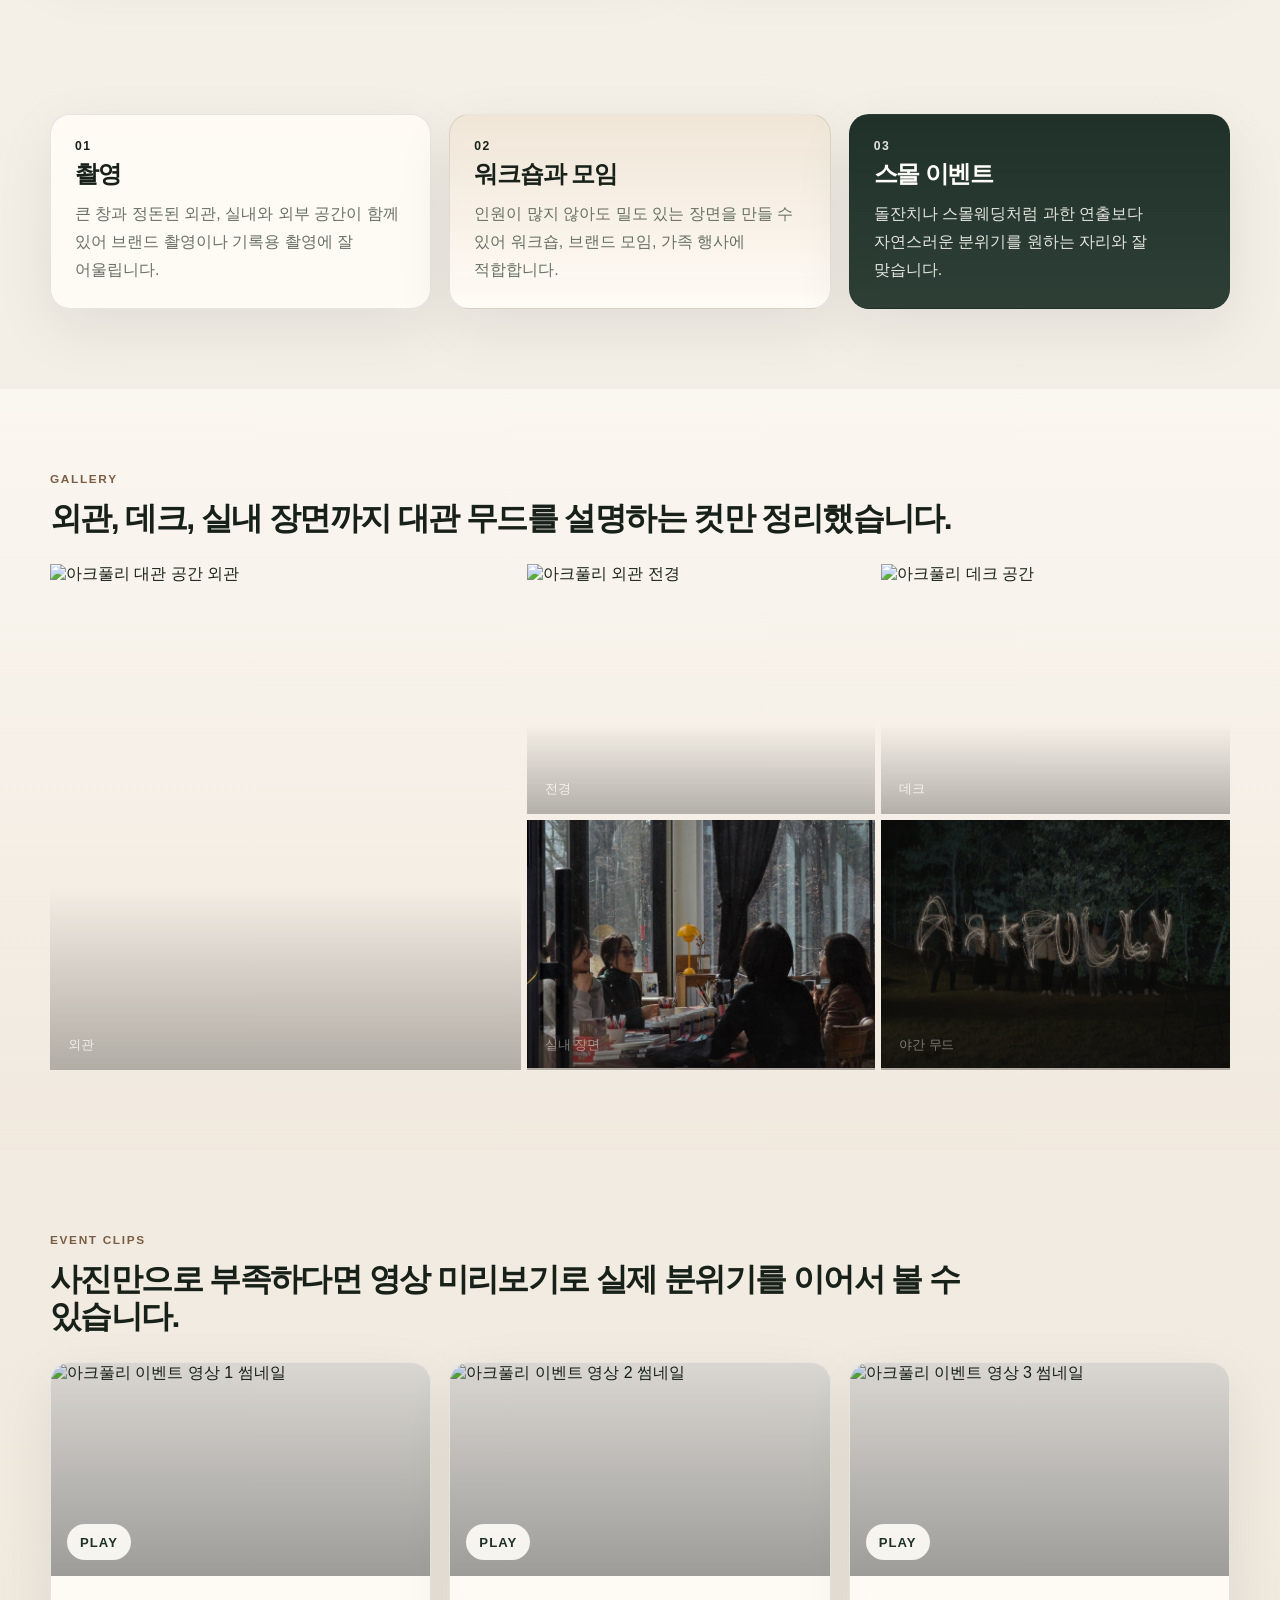
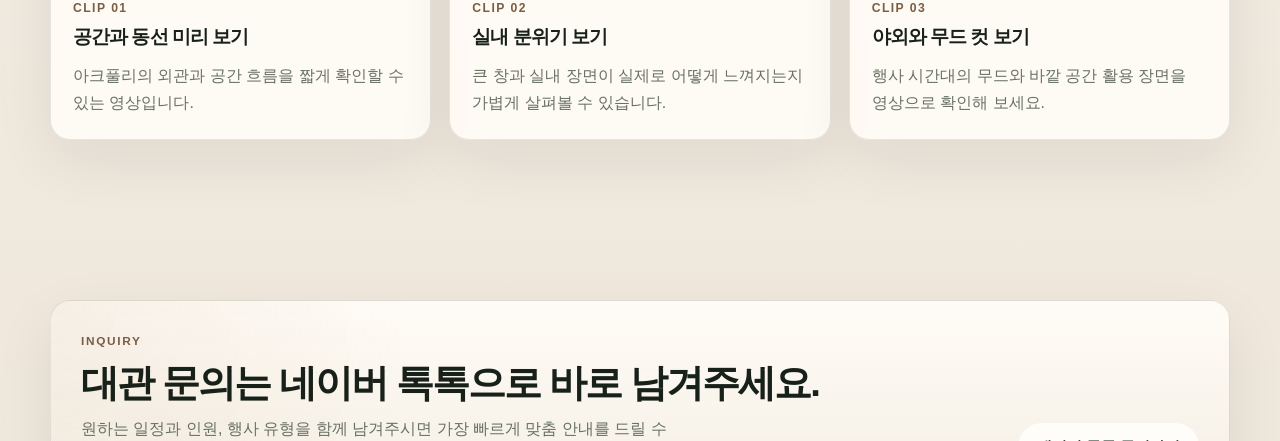
==== commit 0a1f7390: "Add clean URLs for site pages" ====
--- a/site/events.html
+++ b/site/events.html
@@ -3,6 +3,10 @@
 <head>
   <meta charset="UTF-8">
   <meta name="viewport" content="width=device-width, initial-scale=1.0">
+  <script>
+    window.__ARKFULLY_CLEAN_URL__ = { canonicalPath: "events" };
+  </script>
+  <script src="clean-url.js"></script>
   <title>Arkfully Private Events | 분위기와 장면을 위한 프라이빗 대관</title>
   <meta name="description" content="아크풀리의 프라이빗 이벤트 공간은 촬영, 워크숍, 브랜드 행사, 돌잔치, 스몰웨딩에 어울리는 대관 공간입니다.">
   <link rel="preconnect" href="https://cdn.jsdelivr.net">
@@ -13,12 +17,12 @@
 <body>
   <header class="site-header">
     <div class="shell nav-wrap">
-      <a class="brand" href="index.html"><img src="assets/images/logo-brown.png" alt="arkfully logo"></a>
+      <a class="brand" href="."><img src="assets/images/logo-brown.png" alt="arkfully logo"></a>
       <nav class="main-nav">
-        <a href="stay.html">Stay</a>
-        <a href="lounge.html">Lounge</a>
-        <a href="events.html" class="active">Private Events</a>
-        <a href="reservation.html">Reservation</a>
+        <a href="stay">Stay</a>
+        <a href="lounge">Lounge</a>
+        <a href="events" class="active">Private Events</a>
+        <a href="reservation">Reservation</a>
       </nav>
     </div>
   </header>
